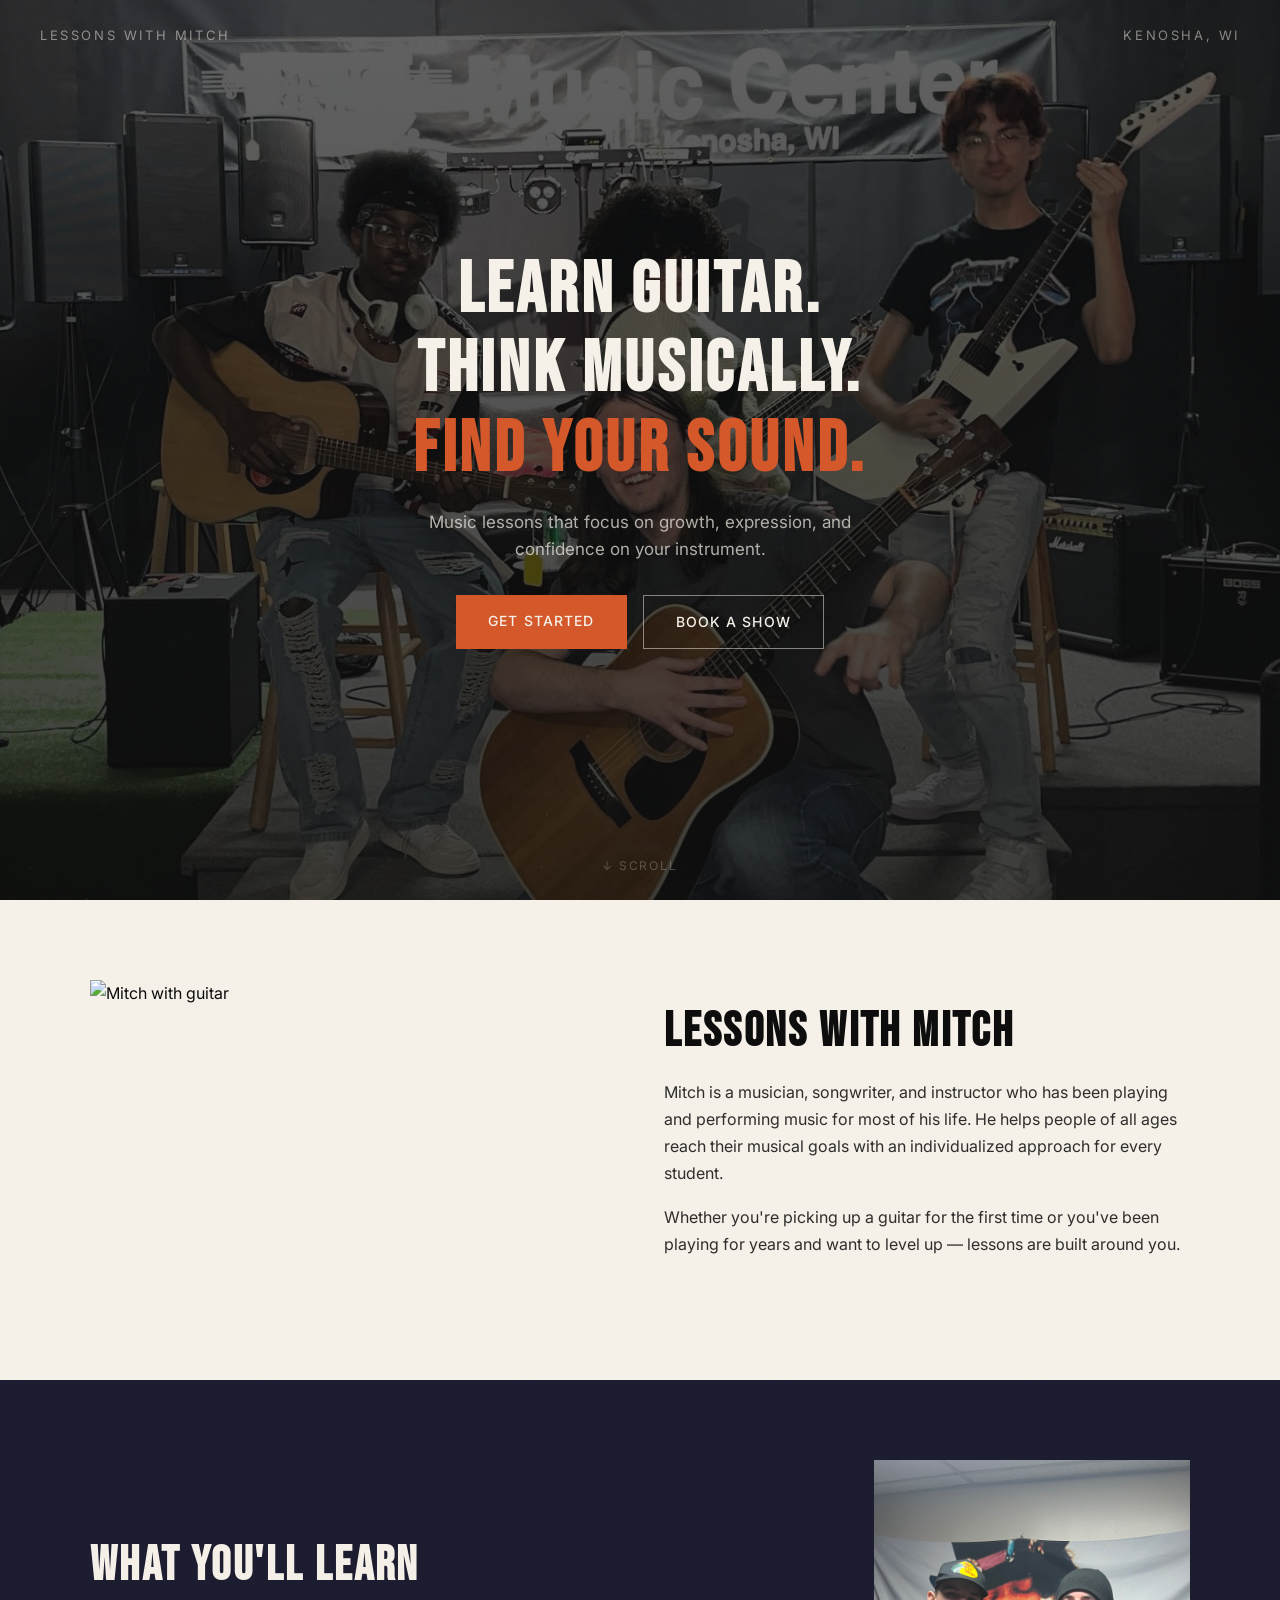
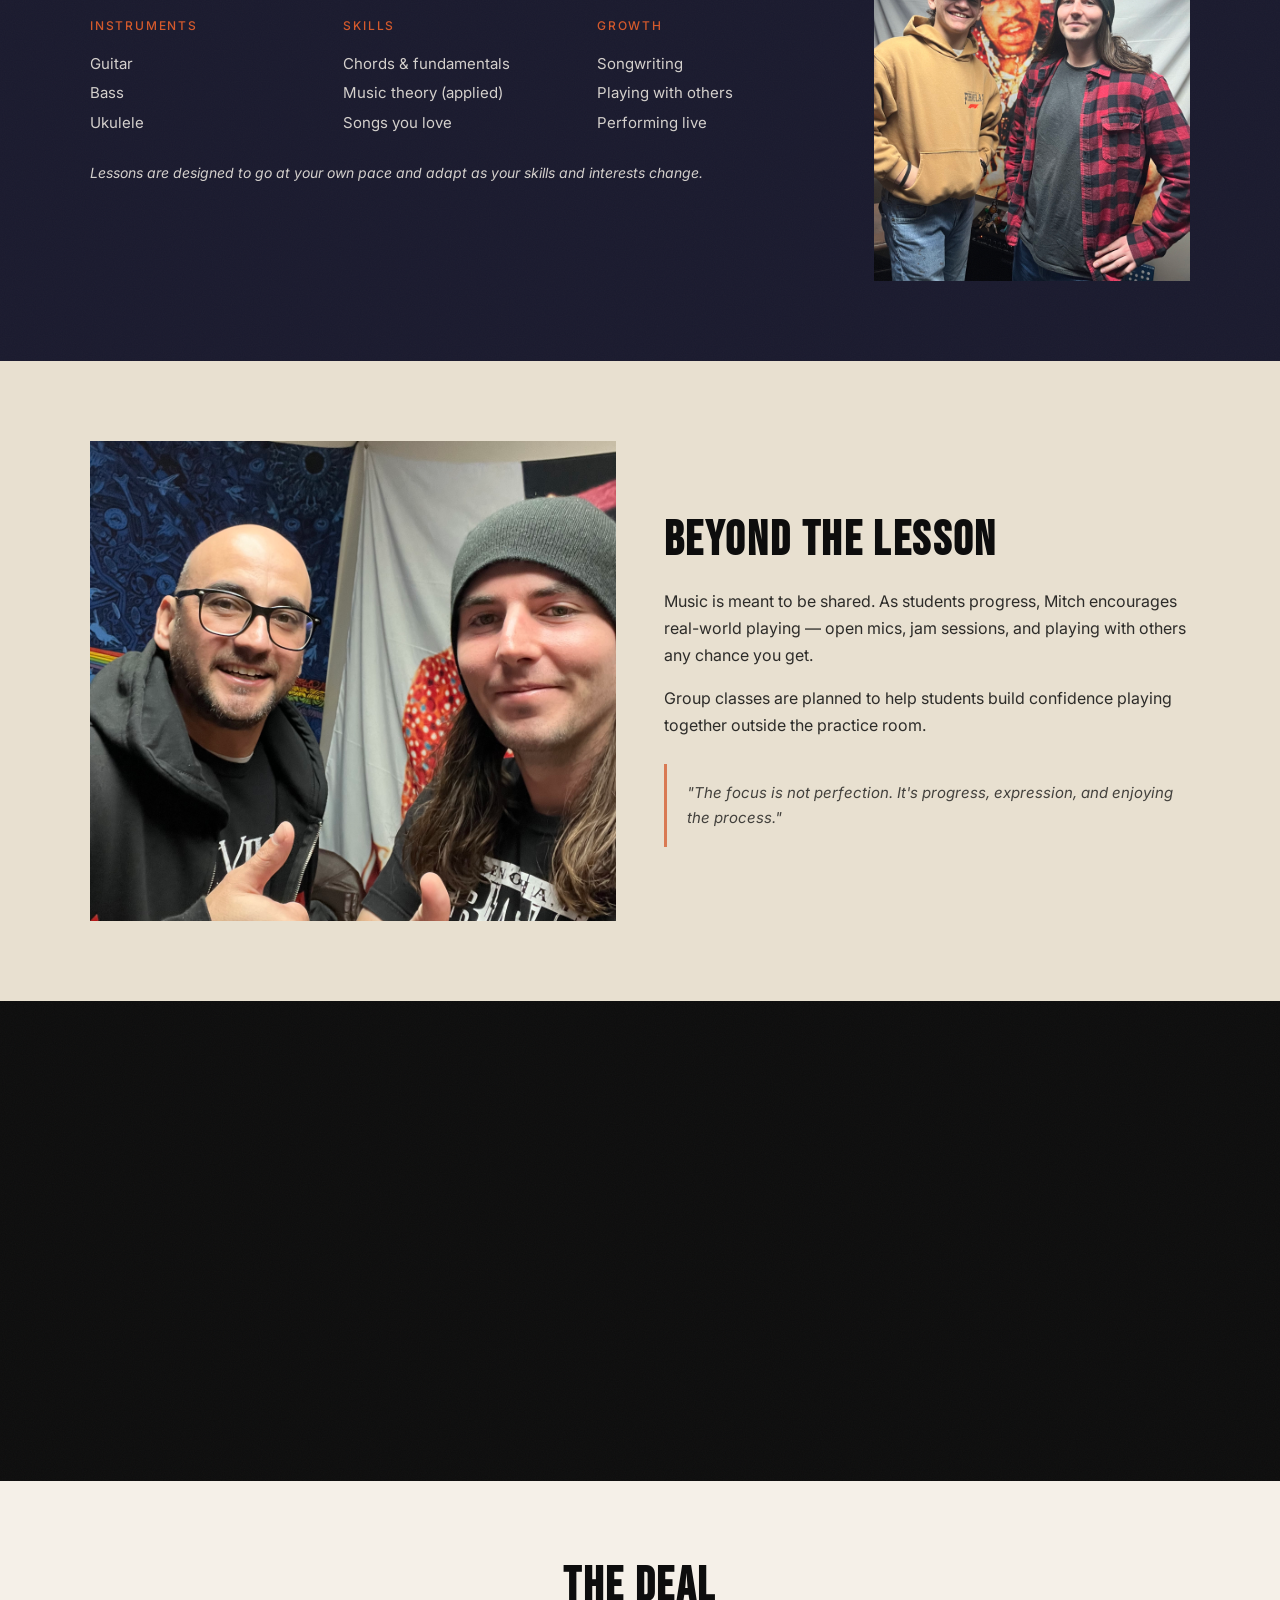
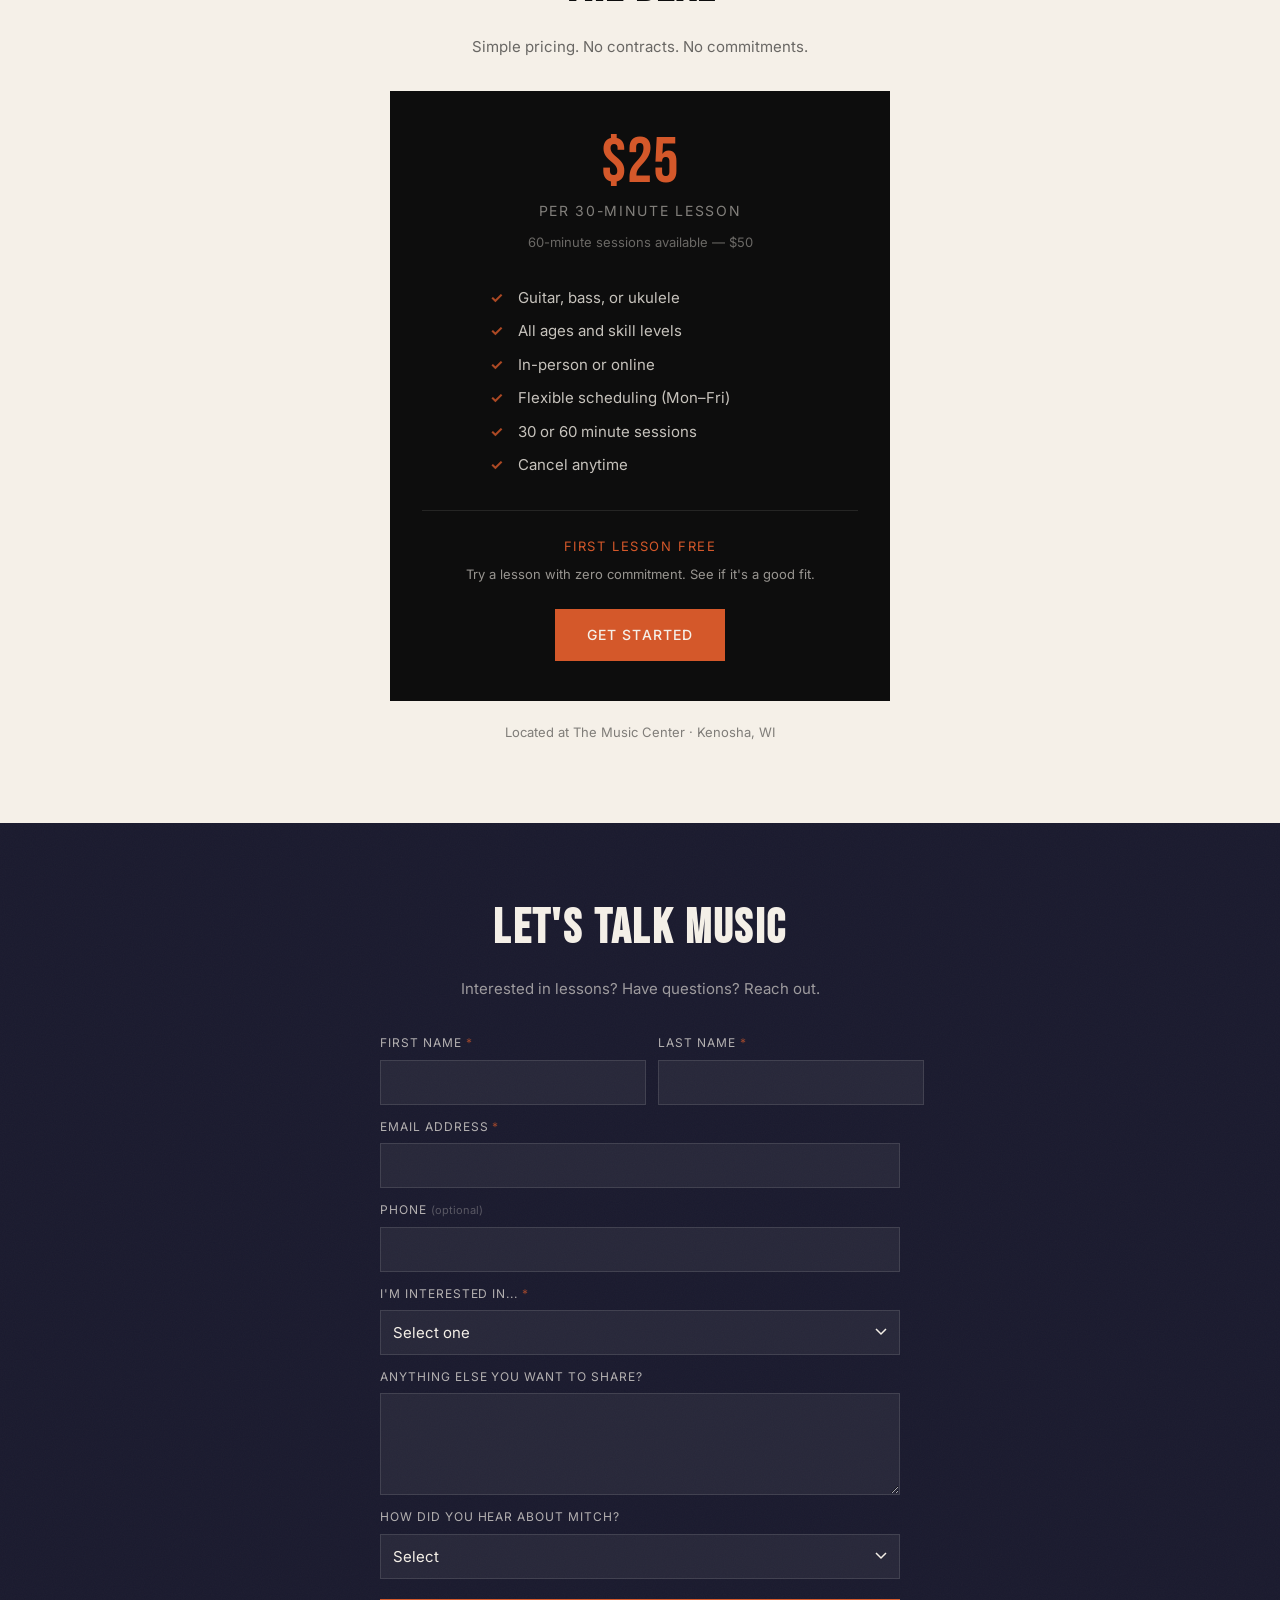
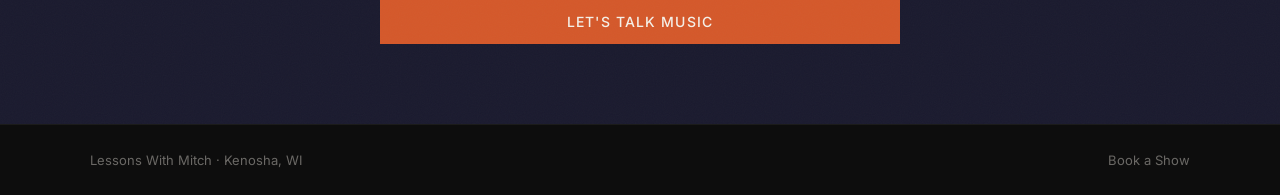
==== index.html @ c2c7ba04 "Initial build: Lessons With Mitch website Two-page site for guitar instructor — lessons (main) + sho" ====
<!DOCTYPE html>
<html lang="en">
<head>
  <meta charset="UTF-8">
  <meta name="viewport" content="width=device-width, initial-scale=1.0">
  <title>Lessons With Mitch | Guitar, Bass & Ukulele Lessons in Kenosha, WI</title>
  <meta name="description" content="Private guitar, bass, and ukulele lessons in Kenosha, WI. All ages and experience levels. $25 per 30-minute lesson. First lesson free.">
  <meta property="og:title" content="Lessons With Mitch | Guitar, Bass & Ukulele Lessons in Kenosha, WI">
  <meta property="og:description" content="Music lessons that focus on growth, expression, and confidence on your instrument.">
  <meta property="og:type" content="website">
  <link rel="preconnect" href="https://fonts.googleapis.com">
  <link rel="preconnect" href="https://fonts.gstatic.com" crossorigin>
  <link href="https://fonts.googleapis.com/css2?family=Bebas+Neue&family=Inter:wght@400;500&display=swap" rel="stylesheet">
  <link rel="stylesheet" href="styles.css">
</head>
<body>

  <!-- Section 1: Hero -->
  <section class="section section--hero" id="hero">
    <div class="hero__overlay"></div>
    <nav class="hero__nav">
      <span class="hero__nav-brand">LESSONS WITH MITCH</span>
      <span class="hero__nav-location">KENOSHA, WI</span>
    </nav>
    <div class="hero__content fade-in">
      <h1 class="hero__headline">
        Learn Guitar.<br>
        Think Musically.<br>
        <span class="accent">Find Your Sound.</span>
      </h1>
      <p class="hero__subhead">Music lessons that focus on growth, expression, and confidence on your instrument.</p>
      <div class="hero__ctas">
        <a href="#contact" class="btn btn--primary">Get Started</a>
        <a href="bookings.html" class="btn btn--outline">Book a Show</a>
      </div>
    </div>
    <div class="hero__mobile-image">
      <img src="assets/images/hero.jpg" alt="Mitch and students at the Music Center" loading="eager">
    </div>
    <div class="hero__scroll-hint" aria-hidden="true">&#8595; SCROLL</div>
  </section>

  <!-- Section 2: About Mitch -->
  <section class="section section--light-cream" id="about">
    <div class="split fade-in">
      <div class="split__image">
        <img src="assets/images/about.jpg" alt="Mitch with guitar" loading="lazy">
      </div>
      <div class="split__text">
        <h2 class="section-headline">Lessons With Mitch</h2>
        <p>Mitch is a musician, songwriter, and instructor who has been playing and performing music for most of his life. He helps people of all ages reach their musical goals with an individualized approach for every student.</p>
        <p>Whether you're picking up a guitar for the first time or you've been playing for years and want to level up — lessons are built around you.</p>
      </div>
    </div>
  </section>

  <!-- Section 3: What You'll Learn -->
  <section class="section section--dark-navy" id="learn">
    <div class="split split--70-30 fade-in">
      <div class="split__text">
        <h2 class="section-headline">What You'll Learn</h2>
        <div class="skill-grid">
          <div class="skill-group">
            <span class="skill-label">Instruments</span>
            <ul>
              <li>Guitar</li>
              <li>Bass</li>
              <li>Ukulele</li>
            </ul>
          </div>
          <div class="skill-group">
            <span class="skill-label">Skills</span>
            <ul>
              <li>Chords &amp; fundamentals</li>
              <li>Music theory (applied)</li>
              <li>Songs you love</li>
            </ul>
          </div>
          <div class="skill-group">
            <span class="skill-label">Growth</span>
            <ul>
              <li>Songwriting</li>
              <li>Playing with others</li>
              <li>Performing live</li>
            </ul>
          </div>
        </div>
        <p class="section-footer-note">Lessons are designed to go at your own pace and adapt as your skills and interests change.</p>
      </div>
      <div class="split__image">
        <img src="assets/images/learn.jpg" alt="Mitch teaching guitar" loading="lazy">
      </div>
    </div>
  </section>

  <!-- Section 4: Beyond the Lesson -->
  <section class="section section--light-tan" id="beyond">
    <div class="split fade-in">
      <div class="split__image">
        <img src="assets/images/beyond.jpg" alt="Students playing music together" loading="lazy">
      </div>
      <div class="split__text">
        <h2 class="section-headline">Beyond the Lesson</h2>
        <p>Music is meant to be shared. As students progress, Mitch encourages real-world playing — open mics, jam sessions, and playing with others any chance you get.</p>
        <p>Group classes are planned to help students build confidence playing together outside the practice room.</p>
        <blockquote class="pull-quote">
          "The focus is not perfection. It's progress, expression, and enjoying the process."
        </blockquote>
      </div>
    </div>
  </section>

  <!-- Section 5: Who It's For -->
  <section class="section section--dark-black" id="who">
    <div class="split split--70-30 fade-in">
      <div class="split__text">
        <h2 class="section-headline">Who It's For</h2>
        <p class="section-intro">All ages. All experience levels. No minimum age, no prerequisites.</p>
        <div class="persona-cards">
          <div class="persona-card">
            <h3 class="persona-card__title">Complete Beginners</h3>
            <p>Never touched a guitar? Start here. Learn at your pace with zero pressure.</p>
          </div>
          <div class="persona-card">
            <h3 class="persona-card__title">Casual Players</h3>
            <p>Want to play songs you love without getting stuck in theory? That works too.</p>
          </div>
          <div class="persona-card">
            <h3 class="persona-card__title">Serious Students</h3>
            <p>Ready to understand theory, write songs, and play live? Let's get to work.</p>
          </div>
        </div>
      </div>
      <div class="split__image">
        <img src="assets/images/who.jpg" alt="Mitch with students of all ages" loading="lazy">
      </div>
    </div>
  </section>

  <!-- Section 6: Pricing -->
  <section class="section section--light-cream section--pricing" id="pricing">
    <div class="pricing-wrapper fade-in">
      <h2 class="section-headline section-headline--center">The Deal</h2>
      <p class="pricing-subhead">Simple pricing. No contracts. No commitments.</p>
      <div class="pricing-card">
        <div class="pricing-card__price">$25</div>
        <div class="pricing-card__unit">per 30-minute lesson</div>
        <div class="pricing-card__alt-price">60-minute sessions available — $50</div>
        <ul class="pricing-card__checklist">
          <li>Guitar, bass, or ukulele</li>
          <li>All ages and skill levels</li>
          <li>In-person or online</li>
          <li>Flexible scheduling (Mon–Fri)</li>
          <li>30 or 60 minute sessions</li>
          <li>Cancel anytime</li>
        </ul>
        <div class="pricing-card__divider"></div>
        <div class="pricing-card__trial-label">First Lesson Free</div>
        <p class="pricing-card__trial-text">Try a lesson with zero commitment. See if it's a good fit.</p>
        <a href="#contact" class="btn btn--primary">Get Started</a>
      </div>
      <p class="pricing-location">Located at The Music Center &middot; Kenosha, WI</p>
    </div>
  </section>

  <!-- Section 7: Contact Form -->
  <section class="section section--dark-navy" id="contact">
    <div class="form-wrapper fade-in">
      <h2 class="section-headline section-headline--center">Let's Talk Music</h2>
      <p class="form-subhead">Interested in lessons? Have questions? Reach out.</p>
      <form id="contact-form" class="contact-form" action="https://api.web3forms.com/submit" method="POST">
        <input type="hidden" name="access_key" value="22e51134-f4d4-4c40-bc04-d765cdbb4ac2">
        <input type="hidden" name="subject" value="New Lesson Inquiry — Lessons With Mitch">
        <input type="hidden" name="_lead_type" value="">
        <input type="hidden" name="_source_url" value="">
        <div class="form-row">
          <div class="form-field">
            <label for="first-name">First Name <span class="required">*</span></label>
            <input type="text" id="first-name" name="first_name" required>
          </div>
          <div class="form-field">
            <label for="last-name">Last Name <span class="required">*</span></label>
            <input type="text" id="last-name" name="last_name" required>
          </div>
        </div>
        <div class="form-field">
          <label for="email">Email Address <span class="required">*</span></label>
          <input type="email" id="email" name="email" required>
        </div>
        <div class="form-field">
          <label for="phone">Phone <span class="optional">(optional)</span></label>
          <input type="tel" id="phone" name="phone">
        </div>
        <div class="form-field">
          <label for="interest">I'm interested in... <span class="required">*</span></label>
          <select id="interest" name="interest" required>
            <option value="" disabled selected>Select one</option>
            <option value="lessons">Music Lessons</option>
            <option value="booking">Booking a Live Show</option>
            <option value="both">Both Lessons and Shows</option>
            <option value="general">General Question</option>
          </select>
        </div>

        <!-- Conditional lesson fields -->
        <div id="lesson-fields" class="conditional-fields" hidden>
          <div class="conditional-fields__label">Lesson Details</div>
          <div class="form-row">
            <div class="form-field">
              <label for="student-name">Student Name <span class="optional">(if different)</span></label>
              <input type="text" id="student-name" name="student_name">
            </div>
            <div class="form-field">
              <label for="student-age">Student Age</label>
              <input type="text" id="student-age" name="student_age">
            </div>
          </div>
          <div class="form-row">
            <div class="form-field">
              <label for="instrument">Instrument</label>
              <select id="instrument" name="instrument">
                <option value="" disabled selected>Select</option>
                <option value="guitar">Guitar</option>
                <option value="bass">Bass</option>
                <option value="ukulele">Ukulele</option>
              </select>
            </div>
            <div class="form-field">
              <label for="experience">Experience Level</label>
              <select id="experience" name="experience">
                <option value="" disabled selected>Select</option>
                <option value="brand-new">Brand new</option>
                <option value="some-experience">Some experience</option>
                <option value="intermediate">Intermediate</option>
                <option value="advanced">Advanced</option>
              </select>
            </div>
          </div>
          <div class="form-field">
            <label for="format">Lesson Format</label>
            <select id="format" name="format">
              <option value="" disabled selected>Select</option>
              <option value="in-person">In person</option>
              <option value="online">Online</option>
              <option value="either">Either works</option>
            </select>
          </div>
        </div>

        <div class="form-field">
          <label for="message">Anything else you want to share?</label>
          <textarea id="message" name="message" rows="4"></textarea>
        </div>
        <div class="form-field">
          <label for="referral">How did you hear about Mitch?</label>
          <select id="referral" name="referral">
            <option value="" disabled selected>Select</option>
            <option value="friend">Friend</option>
            <option value="live-show">Live show</option>
            <option value="social-media">Social media</option>
            <option value="search">Search</option>
            <option value="other">Other</option>
          </select>
        </div>
        <button type="submit" class="btn btn--primary btn--full">Let's Talk Music</button>
      </form>
      <div id="form-success" class="form-success" hidden>
        <h3>Message sent!</h3>
        <p>Mitch will get back to you soon.</p>
      </div>
    </div>
  </section>

  <!-- Footer -->
  <footer class="site-footer">
    <div class="footer__inner">
      <span>Lessons With Mitch &middot; Kenosha, WI</span>
      <div class="footer__links">
        <a href="bookings.html">Book a Show</a>
      </div>
    </div>
  </footer>

  <script src="main.js"></script>
</body>
</html>
---- styles.css ----
/* ========================================
   Lessons With Mitch — Styles
   ======================================== */

/* --- Reset & Base --- */
*, *::before, *::after {
  box-sizing: border-box;
  margin: 0;
  padding: 0;
}

html {
  scroll-behavior: smooth;
}

body {
  font-family: 'Inter', sans-serif;
  font-size: 16px;
  line-height: 1.7;
  color: #F5F0E8;
  background: #0D0D0D;
  -webkit-font-smoothing: antialiased;
}

img {
  max-width: 100%;
  display: block;
}

a {
  color: inherit;
  text-decoration: none;
}

ul {
  list-style: none;
}

/* --- Typography --- */
h1, h2, h3 {
  font-family: 'Bebas Neue', 'Impact', sans-serif;
  text-transform: uppercase;
  letter-spacing: 0.05em;
  line-height: 1.1;
}

.section-headline {
  font-size: clamp(2rem, 5vw, 3rem);
  margin-bottom: 1.25rem;
}

.section-headline--center {
  text-align: center;
}

.accent {
  color: #D4582A;
}

/* --- Buttons --- */
.btn {
  display: inline-block;
  padding: 14px 32px;
  font-family: 'Inter', sans-serif;
  font-size: 0.875rem;
  font-weight: 500;
  text-transform: uppercase;
  letter-spacing: 0.08em;
  cursor: pointer;
  transition: opacity 0.2s, transform 0.2s;
  border: none;
  text-align: center;
}

.btn:hover {
  opacity: 0.9;
  transform: translateY(-1px);
}

.btn--primary {
  background: #D4582A;
  color: #F5F0E8;
}

.btn--outline {
  background: transparent;
  color: #F5F0E8;
  border: 1px solid rgba(245, 240, 232, 0.5);
}

.btn--outline:hover {
  border-color: #F5F0E8;
}

.btn--full {
  width: 100%;
}

/* --- Section Base --- */
.section {
  padding: 80px 40px;
  position: relative;
  overflow: hidden;
}

.section--dark-black {
  background: #0D0D0D;
  color: #F5F0E8;
}

.section--dark-navy {
  background: #1A1A2E;
  color: #F5F0E8;
}

.section--light-cream {
  background: #F5F0E8;
  color: #0D0D0D;
}

.section--light-tan {
  background: #E8E0D0;
  color: #0D0D0D;
}

/* --- Fade-in Animation --- */
.fade-in {
  opacity: 0;
  transform: translateY(24px);
  transition: opacity 0.6s ease, transform 0.6s ease;
}

.fade-in.visible {
  opacity: 1;
  transform: translateY(0);
}

/* ========================================
   HERO
   ======================================== */
.section--hero {
  min-height: 100vh;
  display: flex;
  flex-direction: column;
  align-items: center;
  justify-content: center;
  text-align: center;
  padding: 0 24px;
  position: relative;
  background: #0D0D0D;
}

.hero__overlay {
  position: absolute;
  inset: 0;
  background: url('assets/images/hero.jpg') center/cover no-repeat;
  z-index: 0;
}

.hero__overlay::after {
  content: "";
  position: absolute;
  inset: 0;
  background: linear-gradient(rgba(13, 13, 13, 0.65), rgba(13, 13, 13, 0.8));
}

.hero__nav {
  position: absolute;
  top: 0;
  left: 0;
  right: 0;
  display: flex;
  justify-content: space-between;
  align-items: center;
  padding: 24px 40px;
  z-index: 2;
  font-size: 0.8125rem;
  letter-spacing: 0.2em;
  text-transform: uppercase;
  opacity: 0.5;
}

.hero__content {
  position: relative;
  z-index: 1;
  max-width: 700px;
}

.hero__headline {
  font-size: clamp(2.5rem, 8vw, 4.5rem);
  margin-bottom: 1.25rem;
}

.hero__subhead {
  font-family: 'Inter', sans-serif;
  font-size: 1.0625rem;
  opacity: 0.7;
  max-width: 500px;
  margin: 0 auto 2rem;
  line-height: 1.6;
}

.hero__ctas {
  display: flex;
  gap: 16px;
  justify-content: center;
  flex-wrap: wrap;
}

.hero__mobile-image {
  display: none;
}

.hero__scroll-hint {
  position: absolute;
  bottom: 24px;
  left: 50%;
  transform: translateX(-50%);
  font-size: 0.75rem;
  letter-spacing: 0.15em;
  opacity: 0.25;
  z-index: 1;
}

/* ========================================
   SPLIT LAYOUTS
   ======================================== */
.split {
  display: flex;
  gap: 48px;
  align-items: center;
  max-width: 1100px;
  margin: 0 auto;
}

.split__image,
.split__text {
  flex: 1;
}

.split--70-30 .split__text {
  flex: 7;
}

.split--70-30 .split__image {
  flex: 3;
}

/* Image placeholder */
.image-placeholder {
  width: 100%;
  min-height: 320px;
  background: rgba(128, 128, 128, 0.15);
  display: flex;
  align-items: center;
  justify-content: center;
  font-size: 0.875rem;
  font-style: italic;
  opacity: 0.5;
}

/* Real images */
.split__image img {
  width: 100%;
  height: 100%;
  object-fit: cover;
  min-height: 320px;
  max-height: 480px;
}

/* --- Section text styling --- */
.split__text p {
  margin-bottom: 1rem;
  opacity: 0.85;
}

.section--light-cream .split__text p,
.section--light-tan .split__text p {
  color: #0D0D0D;
}

/* ========================================
   SECTION 3: SKILL GRID
   ======================================== */
.skill-grid {
  display: grid;
  grid-template-columns: repeat(3, 1fr);
  gap: 24px;
  margin: 1.5rem 0;
}

.skill-label {
  display: block;
  font-family: 'Inter', sans-serif;
  font-size: 0.75rem;
  font-weight: 500;
  text-transform: uppercase;
  letter-spacing: 0.15em;
  color: #D4582A;
  margin-bottom: 0.75rem;
}

.skill-group ul li {
  font-size: 0.9375rem;
  opacity: 0.85;
  padding: 2px 0;
}

.section-footer-note {
  font-size: 0.875rem;
  font-style: italic;
  opacity: 0.5;
  margin-top: 1.5rem;
}

/* ========================================
   SECTION 4: PULL QUOTE
   ======================================== */
.pull-quote {
  margin-top: 1.5rem;
  padding: 1rem 0 1rem 1.25rem;
  border-left: 3px solid #D4582A;
  font-style: italic;
  font-size: 0.9375rem;
  opacity: 0.75;
}

/* ========================================
   SECTION 5: PERSONA CARDS
   ======================================== */
.section-intro {
  font-size: 1.0625rem;
  opacity: 0.85;
  margin-bottom: 1.5rem;
}

.persona-cards {
  display: flex;
  gap: 16px;
  flex-wrap: wrap;
}

.persona-card {
  flex: 1;
  min-width: 160px;
  border: 1px solid rgba(245, 240, 232, 0.12);
  padding: 20px;
}

.persona-card__title {
  font-family: 'Inter', sans-serif;
  font-size: 1.125rem;
  font-weight: 500;
  color: #D4582A;
  text-transform: none;
  letter-spacing: 0;
  margin-bottom: 0.5rem;
}

.persona-card p {
  font-size: 0.8125rem;
  opacity: 0.7;
  margin-bottom: 0;
}

/* ========================================
   SECTION 6: PRICING
   ======================================== */
.section--pricing {
  text-align: center;
}

.pricing-wrapper {
  max-width: 500px;
  margin: 0 auto;
}

.pricing-subhead {
  font-size: 0.9375rem;
  opacity: 0.6;
  margin-bottom: 2rem;
}

.pricing-card {
  background: #0D0D0D;
  color: #F5F0E8;
  padding: 2.5rem 2rem;
  text-align: center;
}

.pricing-card__price {
  font-family: 'Bebas Neue', sans-serif;
  font-size: 4rem;
  color: #D4582A;
  line-height: 1;
}

.pricing-card__unit {
  font-size: 0.875rem;
  text-transform: uppercase;
  letter-spacing: 0.12em;
  opacity: 0.5;
  margin-top: 4px;
}

.pricing-card__alt-price {
  font-size: 0.8125rem;
  opacity: 0.4;
  margin-top: 0.5rem;
}

.pricing-card__checklist {
  text-align: left;
  margin: 1.75rem auto;
  max-width: 300px;
}

.pricing-card__checklist li {
  padding: 4px 0;
  font-size: 0.9375rem;
  opacity: 0.8;
  position: relative;
  padding-left: 1.75rem;
}

.pricing-card__checklist li::before {
  content: "✓";
  position: absolute;
  left: 0;
  color: #D4582A;
  font-weight: bold;
}

.pricing-card__divider {
  height: 1px;
  background: rgba(245, 240, 232, 0.1);
  margin: 1.5rem 0;
}

.pricing-card__trial-label {
  font-family: 'Inter', sans-serif;
  font-size: 0.8125rem;
  text-transform: uppercase;
  letter-spacing: 0.12em;
  color: #D4582A;
  margin-bottom: 0.375rem;
}

.pricing-card__trial-text {
  font-size: 0.8125rem;
  opacity: 0.6;
  margin-bottom: 1.5rem;
}

.pricing-card .btn {
  margin-top: 0;
}

.pricing-location {
  font-size: 0.8125rem;
  opacity: 0.5;
  margin-top: 1.25rem;
}

/* ========================================
   SECTION 7: CONTACT FORM
   ======================================== */
.form-wrapper {
  max-width: 520px;
  margin: 0 auto;
}

.form-subhead {
  text-align: center;
  font-size: 0.9375rem;
  opacity: 0.6;
  margin-bottom: 2rem;
}

.contact-form {
  display: flex;
  flex-direction: column;
  gap: 12px;
}

.form-row {
  display: flex;
  gap: 12px;
}

.form-field {
  flex: 1;
  display: flex;
  flex-direction: column;
}

.form-field label {
  font-size: 0.75rem;
  text-transform: uppercase;
  letter-spacing: 0.08em;
  margin-bottom: 6px;
  opacity: 0.7;
}

.form-field .required {
  color: #D4582A;
}

.form-field .optional {
  opacity: 0.4;
  font-size: 0.6875rem;
  text-transform: none;
  letter-spacing: 0;
}

.form-field input,
.form-field select,
.form-field textarea {
  background: rgba(245, 240, 232, 0.06);
  border: 1px solid rgba(245, 240, 232, 0.12);
  color: #F5F0E8;
  padding: 12px;
  font-family: 'Inter', sans-serif;
  font-size: 0.9375rem;
  outline: none;
  transition: border-color 0.2s;
  appearance: none;
  -webkit-appearance: none;
  border-radius: 0;
}

.form-field input:focus,
.form-field select:focus,
.form-field textarea:focus {
  border-color: #D4582A;
}

.form-field select {
  background-image: url("data:image/svg+xml,%3Csvg xmlns='http://www.w3.org/2000/svg' width='12' height='8'%3E%3Cpath d='M1 1l5 5 5-5' stroke='%23F5F0E8' stroke-width='1.5' fill='none'/%3E%3C/svg%3E");
  background-repeat: no-repeat;
  background-position: right 12px center;
  padding-right: 36px;
}

.form-field textarea {
  resize: vertical;
  min-height: 80px;
}

/* Validation error state */
.form-field--error input,
.form-field--error select,
.form-field--error textarea {
  border-color: #D4582A;
}

.form-field__error {
  font-size: 0.75rem;
  color: #D4582A;
  margin-top: 4px;
  display: none;
}

.form-field--error .form-field__error {
  display: block;
}

/* Conditional fields */
.conditional-fields {
  border: 1px solid rgba(245, 240, 232, 0.08);
  padding: 16px;
  margin: 4px 0;
  display: flex;
  flex-direction: column;
  gap: 12px;
}

.conditional-fields[hidden] {
  display: none;
}

.conditional-fields__label {
  font-size: 0.6875rem;
  text-transform: uppercase;
  letter-spacing: 0.15em;
  color: #D4582A;
}

.form-success {
  text-align: center;
  padding: 3rem 1rem;
}

.form-success[hidden] {
  display: none;
}

.form-success h3 {
  font-size: 1.75rem;
  margin-bottom: 0.5rem;
}

.form-success p {
  opacity: 0.7;
}

.form-email-fallback {
  text-align: center;
  font-size: 0.8125rem;
  opacity: 0.4;
  margin-top: 1.5rem;
}

.form-email-fallback a {
  color: #D4582A;
  opacity: 1;
}

.contact-form .btn {
  margin-top: 8px;
}

/* ========================================
   FOOTER
   ======================================== */
.site-footer {
  background: #0D0D0D;
  border-top: 1px solid rgba(245, 240, 232, 0.06);
  padding: 24px 40px;
}

.footer__inner {
  max-width: 1100px;
  margin: 0 auto;
  display: flex;
  justify-content: space-between;
  align-items: center;
  font-size: 0.8125rem;
  opacity: 0.4;
}

.footer__links {
  display: flex;
  gap: 24px;
}

.footer__links a:hover {
  opacity: 0.8;
}

/* ========================================
   RESPONSIVE — TABLET (768px)
   ======================================== */
@media (max-width: 768px) {
  .section {
    padding: 60px 24px;
  }

  .split,
  .split--70-30 {
    flex-direction: column;
    gap: 32px;
  }

  .split--70-30 .split__text,
  .split--70-30 .split__image {
    flex: 1;
  }

  .split__text {
    text-align: center;
  }

  .skill-grid {
    grid-template-columns: 1fr;
    gap: 20px;
    text-align: center;
  }

  .skill-group ul li {
    text-align: center;
  }

  .pull-quote {
    text-align: left;
  }

  .section-headline {
    text-align: center;
  }

  .persona-cards {
    flex-direction: column;
  }

  .section--hero {
    min-height: auto;
    padding: 0;
    justify-content: flex-start;
  }

  .hero__overlay {
    display: none;
  }

  .hero__nav {
    padding: 16px 24px;
    font-size: 0.6875rem;
    letter-spacing: 0.1em;
    position: relative;
    background: #0D0D0D;
    z-index: 2;
  }

  .hero__content {
    max-width: 100%;
    padding: 48px 24px 32px;
    position: relative;
    z-index: 1;
  }

  .hero__headline {
    font-size: 2.5rem;
  }

  .hero__subhead {
    font-size: 0.9375rem;
    max-width: 100%;
  }

  .hero__ctas {
    flex-direction: column;
    align-items: stretch;
  }

  .hero__ctas .btn {
    padding: 16px 24px;
  }

  .hero__mobile-image {
    display: block;
    position: relative;
    z-index: 1;
    width: 100%;
  }

  .hero__mobile-image img {
    width: 100%;
    height: auto;
    display: block;
  }

  .hero__scroll-hint {
    display: none;
  }

  .image-placeholder {
    min-height: 220px;
  }

  .form-row {
    flex-direction: column;
  }

  .footer__inner {
    flex-direction: column;
    gap: 12px;
    text-align: center;
  }
}

/* ========================================
   RESPONSIVE — MOBILE (480px)
   ======================================== */
@media (max-width: 480px) {
  .section {
    padding: 48px 16px;
  }

  .hero__headline {
    font-size: 2rem;
  }

  .hero__nav {
    font-size: 0.625rem;
    padding: 10px 12px;
  }

  .section-headline {
    font-size: 1.75rem;
  }

  .pricing-card {
    padding: 2rem 1.25rem;
  }

  .pricing-card__price {
    font-size: 3rem;
  }
}

/* ========================================
   BOOKINGS PAGE — COMPACT HERO
   ======================================== */
.section--hero-compact {
  min-height: 75vh;
  justify-content: flex-start;
  padding-top: 120px;
}

.section--hero-compact .hero__overlay {
  background: url('assets/images/shows-hero.jpg') center bottom/cover no-repeat;
}

.section--hero-compact .hero__overlay::after {
  background: linear-gradient(rgba(13, 13, 13, 0.4), rgba(13, 13, 13, 0.6));
}

.hero__nav-back {
  font-size: 0.8125rem;
  opacity: 0.4;
  border: 1px solid rgba(245, 240, 232, 0.2);
  padding: 6px 14px;
  transition: opacity 0.2s;
}

.hero__nav-back:hover {
  opacity: 0.7;
}

/* ========================================
   BOOKINGS PAGE — SERVICE CARDS
   ======================================== */
.service-cards {
  display: flex;
  gap: 20px;
  justify-content: center;
  flex-wrap: wrap;
  margin-top: 2rem;
}

.service-card {
  flex: 1;
  min-width: 180px;
  max-width: 240px;
  border: 1px solid rgba(13, 13, 13, 0.12);
  padding: 24px;
  text-align: center;
}

.section--light-tan .service-card {
  border-color: rgba(13, 13, 13, 0.12);
}

/* Bookings "What You Get" section with background image */
.section--shows-options {
  background: url('assets/images/shows-options.jpg') center/cover no-repeat;
  position: relative;
  color: #0D0D0D;
}

.section--shows-options::before {
  content: "";
  position: absolute;
  inset: 0;
  background: rgba(232, 224, 208, 0.55);
}

.section--shows-options > div {
  position: relative;
  z-index: 1;
}

.section--shows-options .section-headline {
  color: #0D0D0D;
  text-shadow: 0 1px 3px rgba(232, 224, 208, 0.6);
}

.section--shows-options .service-card {
  background: rgba(245, 240, 232, 0.75);
  backdrop-filter: blur(10px);
  -webkit-backdrop-filter: blur(10px);
  border-color: rgba(245, 240, 232, 0.6);
}

.section--shows-options .service-card p {
  opacity: 0.85;
}

.service-card__title {
  font-family: 'Inter', sans-serif;
  font-size: 0.8125rem;
  font-weight: 500;
  text-transform: uppercase;
  letter-spacing: 0.12em;
  color: #D4582A;
  margin-bottom: 0.75rem;
}

.service-card p {
  font-size: 0.8125rem;
  opacity: 0.7;
  line-height: 1.6;
}

@media (max-width: 768px) {
  .service-cards {
    flex-direction: column;
    align-items: center;
  }

  .service-card {
    max-width: 100%;
  }
}

/* ========================================
   GRAIN TEXTURE OVERLAY
   ======================================== */
.section--dark-black::after,
.section--dark-navy::after,
.section--hero::after {
  content: "";
  position: absolute;
  inset: 0;
  opacity: 0.03;
  pointer-events: none;
  background-image: url("data:image/svg+xml,%3Csvg viewBox='0 0 256 256' xmlns='http://www.w3.org/2000/svg'%3E%3Cfilter id='noise'%3E%3CfeTurbulence type='fractalNoise' baseFrequency='0.9' numOctaves='4' stitchTiles='stitch'/%3E%3C/filter%3E%3Crect width='100%25' height='100%25' filter='url(%23noise)'/%3E%3C/svg%3E");
  background-repeat: repeat;
  background-size: 256px 256px;
}
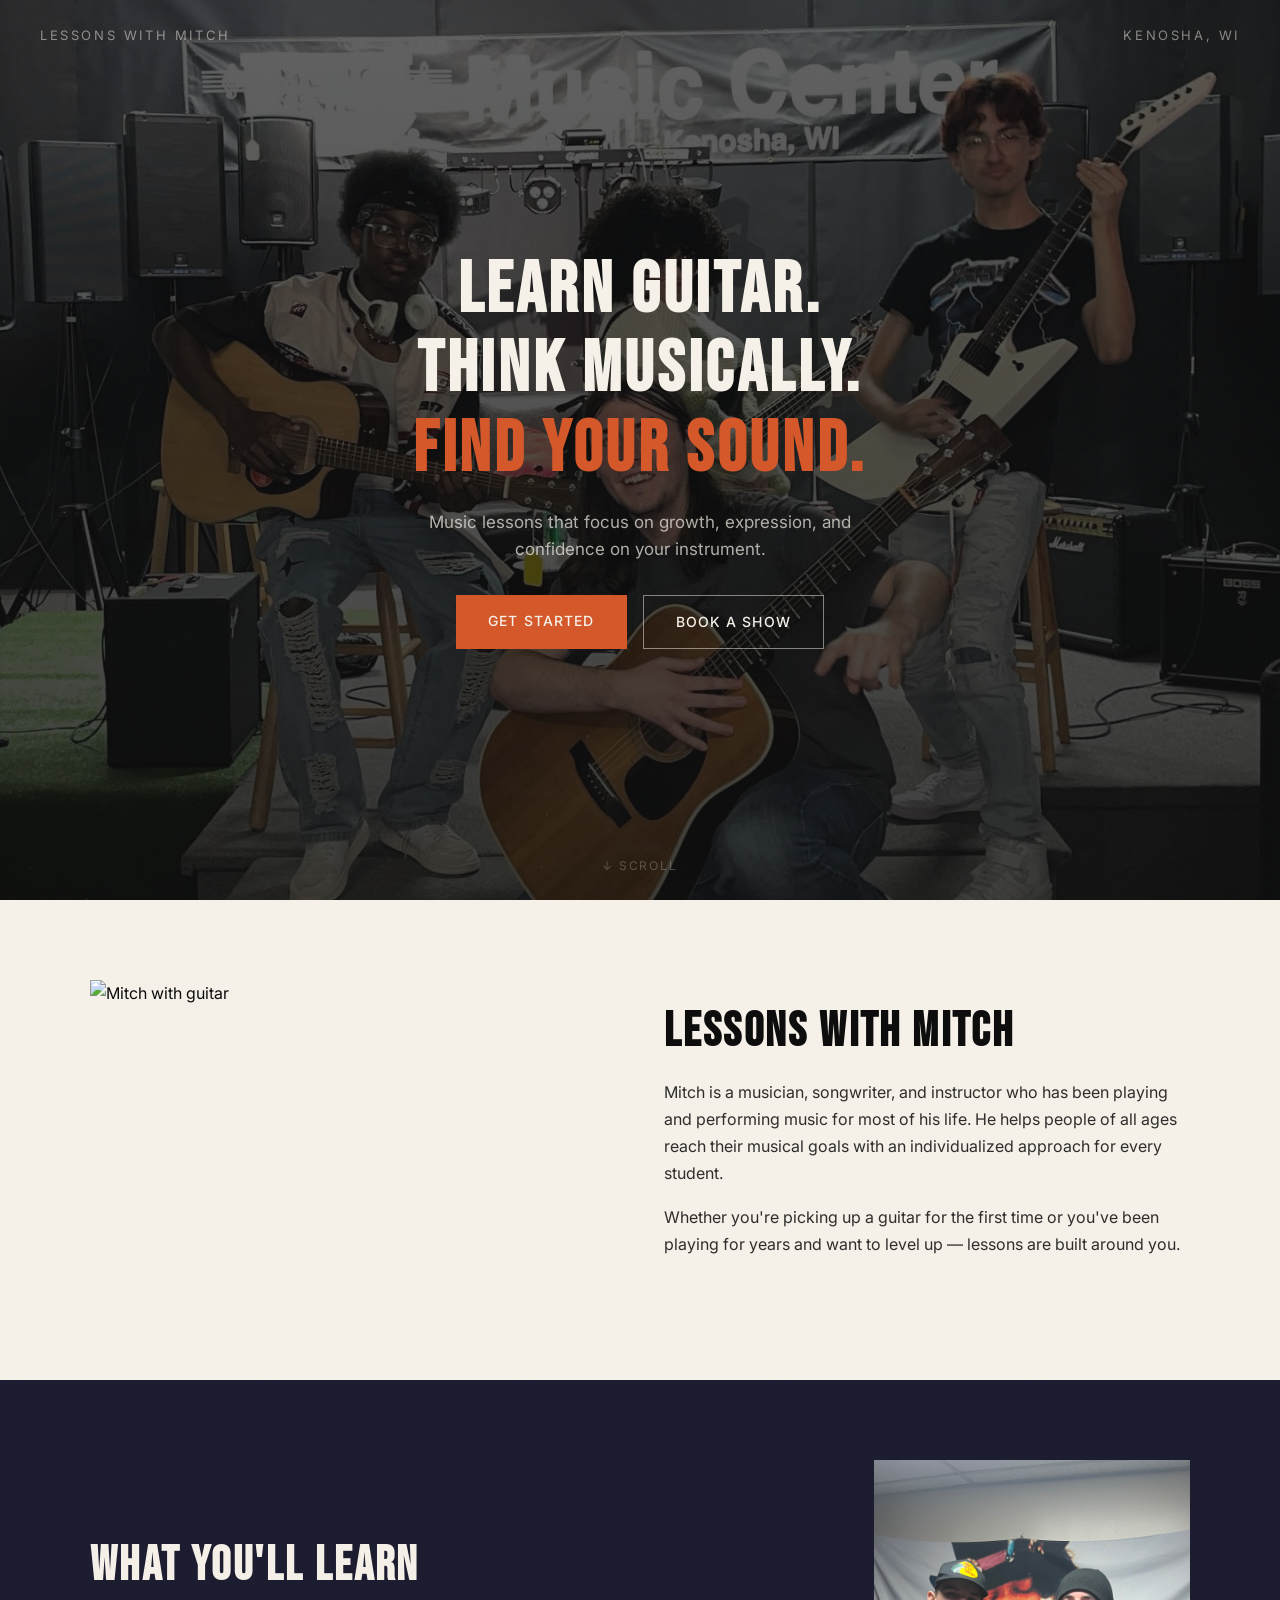
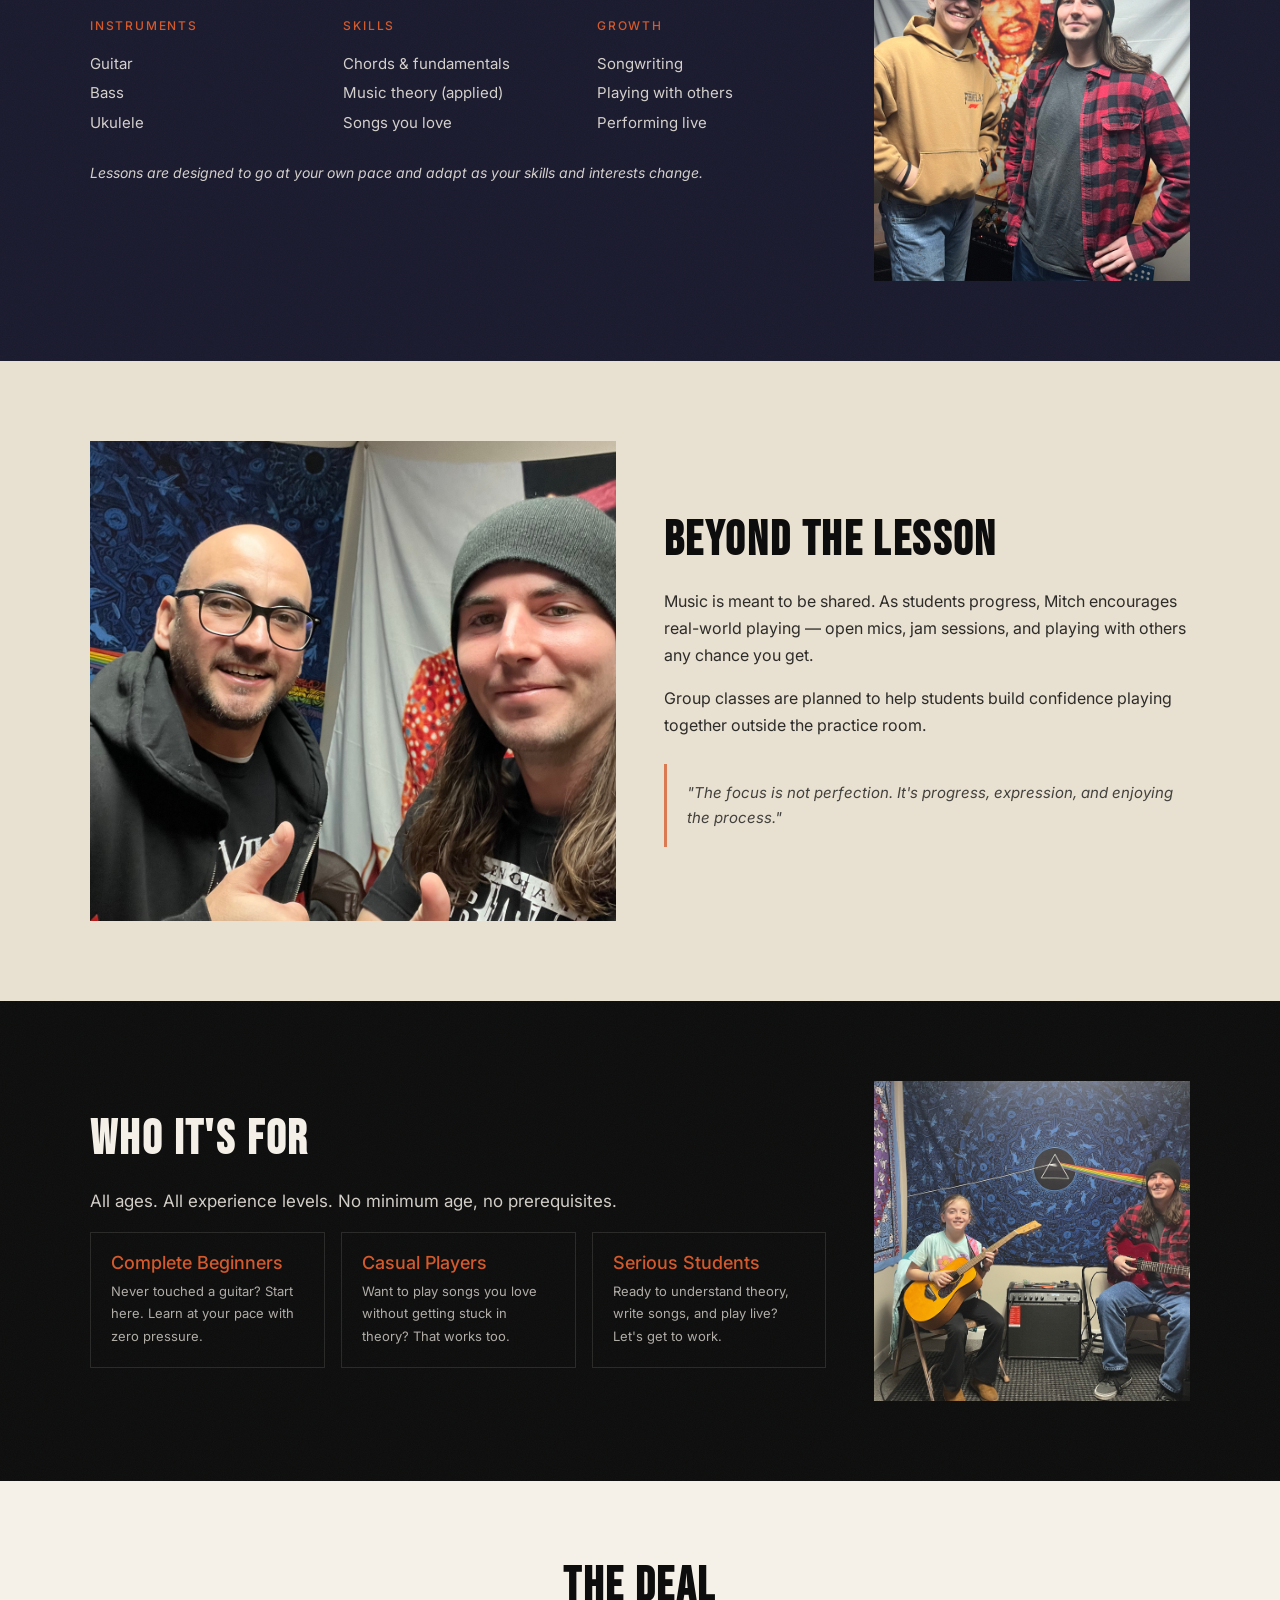
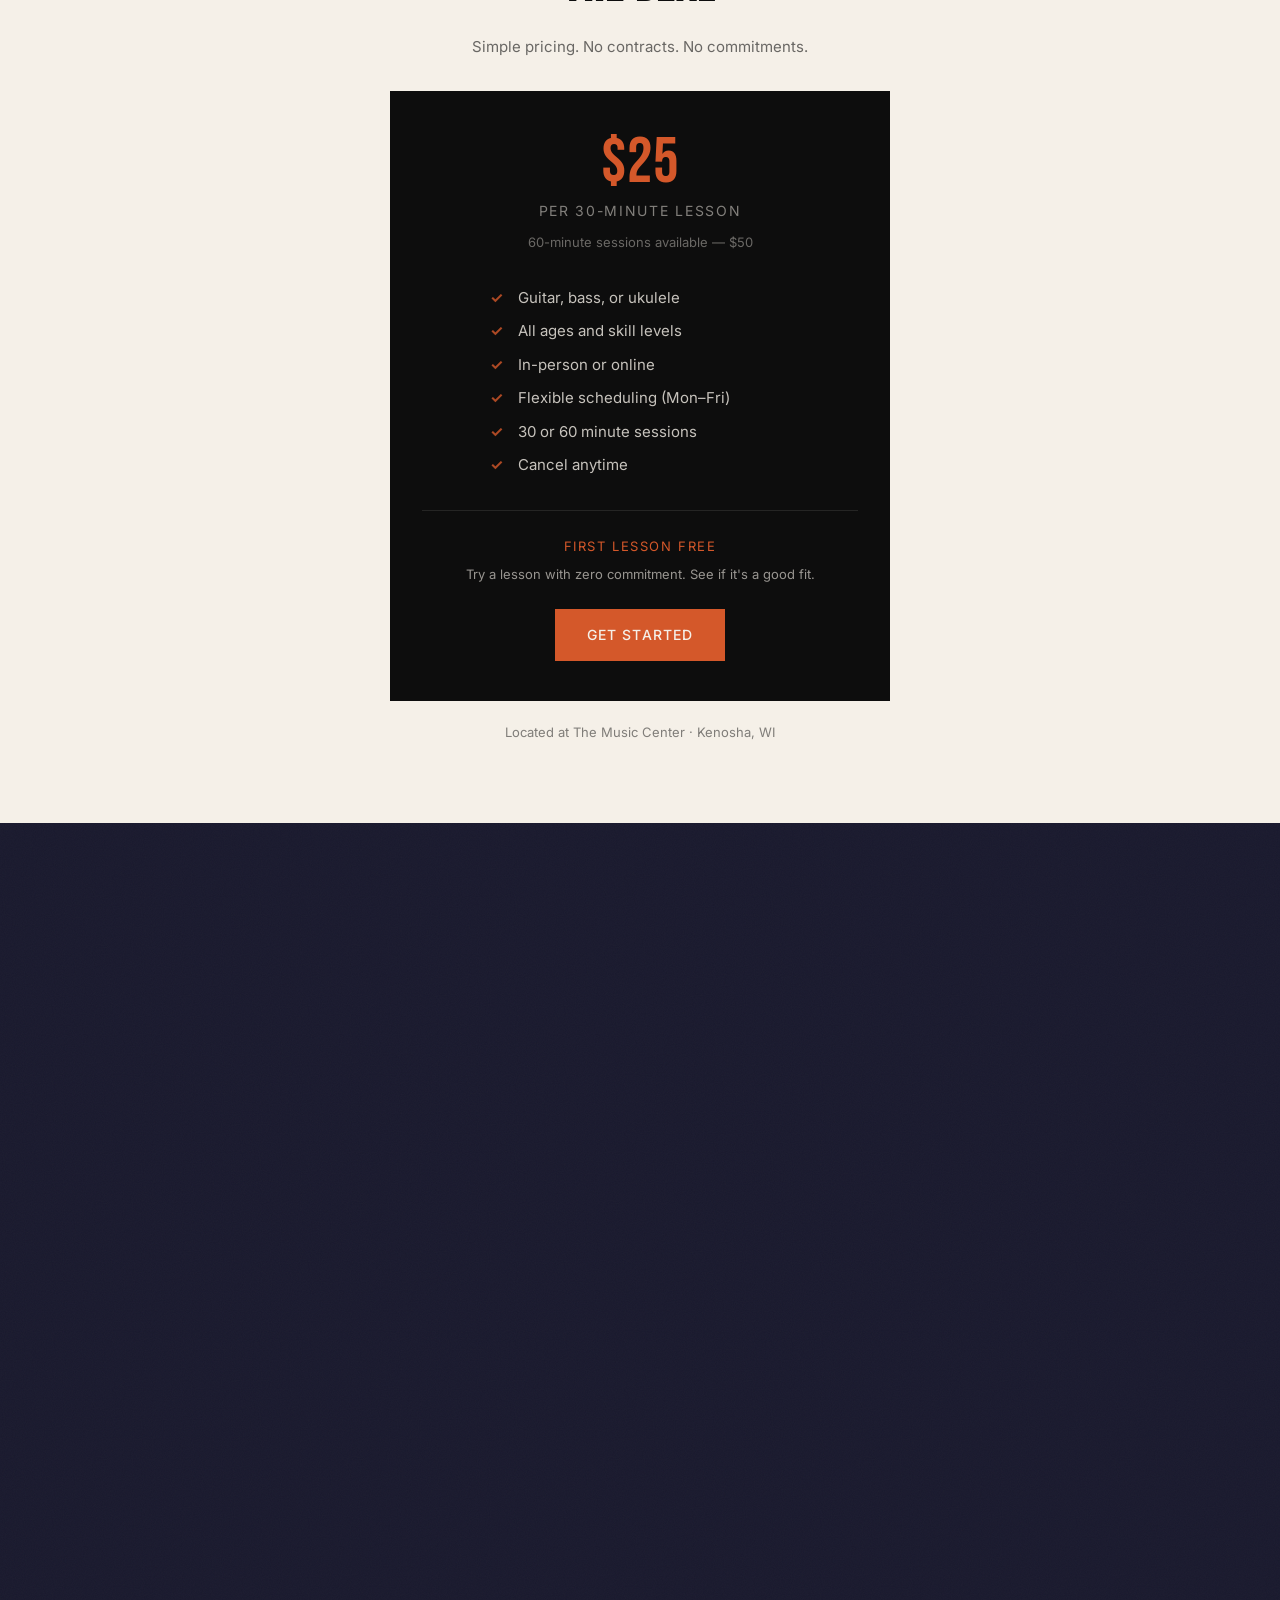
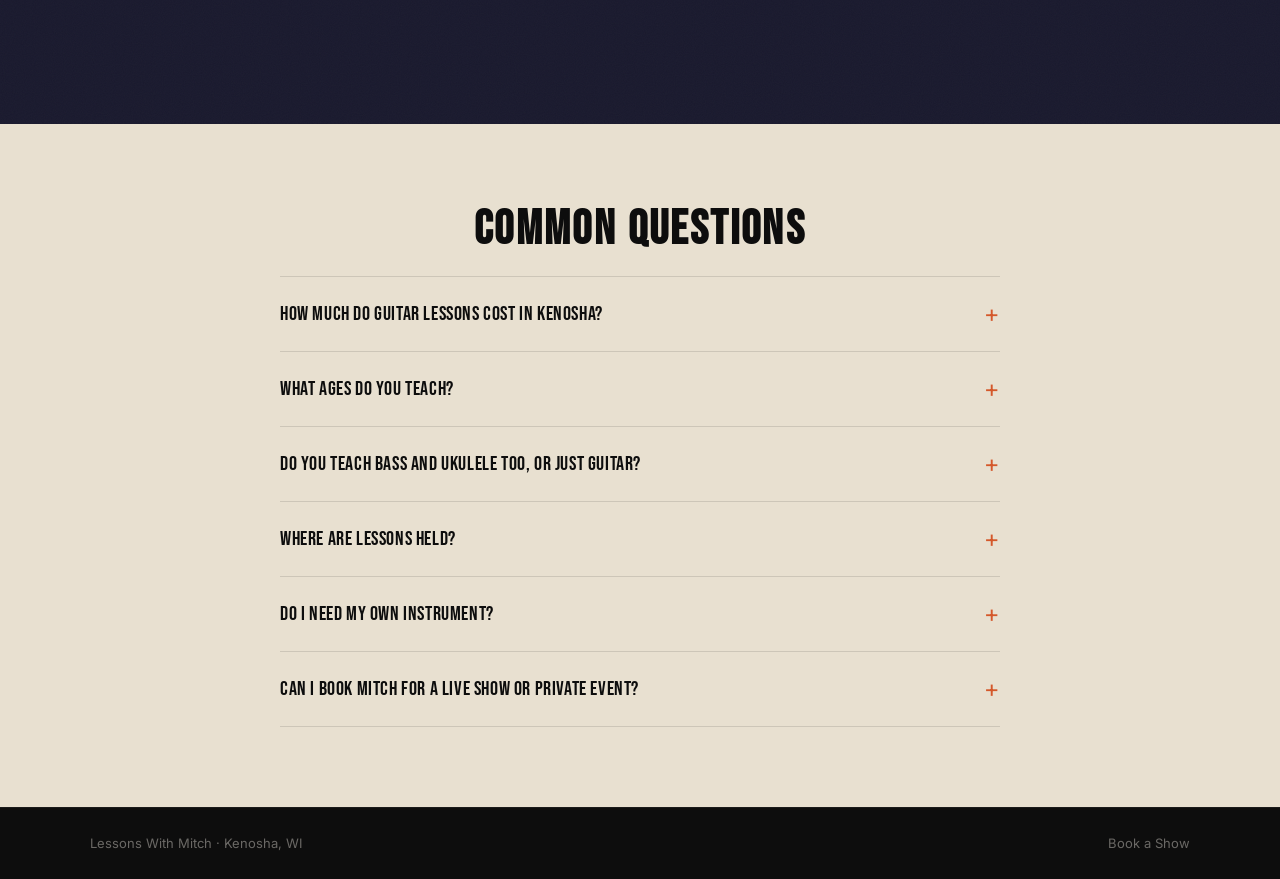
==== commit 803a9c43: "Add SEO/GEO/AEO foundations: structured data, sitemap, FAQ section - robots.txt and sitemap.xml for " ====
--- a/index.html
+++ b/index.html
@@ -8,6 +8,18 @@
   <meta property="og:title" content="Lessons With Mitch | Guitar, Bass & Ukulele Lessons in Kenosha, WI">
   <meta property="og:description" content="Music lessons that focus on growth, expression, and confidence on your instrument.">
   <meta property="og:type" content="website">
+  <meta property="og:url" content="https://mitchdowneymusic.com/">
+  <meta property="og:image" content="https://mitchdowneymusic.com/assets/images/hero.jpg">
+  <meta property="og:image:width" content="1200">
+  <meta property="og:image:height" content="630">
+  <meta property="og:locale" content="en_US">
+  <meta property="og:site_name" content="Lessons With Mitch">
+  <meta name="twitter:card" content="summary_large_image">
+  <meta name="twitter:title" content="Lessons With Mitch | Guitar, Bass & Ukulele Lessons in Kenosha, WI">
+  <meta name="twitter:description" content="Music lessons that focus on growth, expression, and confidence on your instrument.">
+  <meta name="twitter:image" content="https://mitchdowneymusic.com/assets/images/hero.jpg">
+  <meta name="google-site-verification" content="a0Aeccu2K4EHD9_X6qhireBO-YwUjE4WFwfIbBeel_c">
+  <link rel="canonical" href="https://mitchdowneymusic.com/">
   <link rel="preconnect" href="https://fonts.googleapis.com">
   <link rel="preconnect" href="https://fonts.gstatic.com" crossorigin>
   <link href="https://fonts.googleapis.com/css2?family=Bebas+Neue&family=Inter:wght@400;500&display=swap" rel="stylesheet">
@@ -171,8 +183,7 @@
       <form id="contact-form" class="contact-form" action="https://api.web3forms.com/submit" method="POST">
         <input type="hidden" name="access_key" value="22e51134-f4d4-4c40-bc04-d765cdbb4ac2">
         <input type="hidden" name="subject" value="New Lesson Inquiry — Lessons With Mitch">
-        <input type="hidden" name="_lead_type" value="">
-        <input type="hidden" name="_source_url" value="">
+        <input type="hidden" name="lead_type" value="lesson-inquiry">
         <div class="form-row">
           <div class="form-field">
             <label for="first-name">First Name <span class="required">*</span></label>
@@ -271,6 +282,51 @@
     </div>
   </section>
 
+  <!-- Section 8: FAQ -->
+  <section class="section section--light-tan" id="faq">
+    <div class="faq-wrapper fade-in">
+      <h2 class="section-headline section-headline--center">Common Questions</h2>
+      <div class="faq-list">
+        <details class="faq-item">
+          <summary class="faq-question">How much do guitar lessons cost in Kenosha?</summary>
+          <div class="faq-answer">
+            <p>Lessons with Mitch are $25 for a 30-minute session or $50 for a 60-minute session. There are no contracts or commitments — pay per lesson and cancel anytime. Your first lesson is free so you can see if it's a good fit.</p>
+          </div>
+        </details>
+        <details class="faq-item">
+          <summary class="faq-question">What ages do you teach?</summary>
+          <div class="faq-answer">
+            <p>All ages — there's no minimum age and no prerequisites. Mitch teaches kids, teens, and adults at every experience level, from complete beginners to advanced players looking to level up.</p>
+          </div>
+        </details>
+        <details class="faq-item">
+          <summary class="faq-question">Do you teach bass and ukulele too, or just guitar?</summary>
+          <div class="faq-answer">
+            <p>Mitch teaches guitar, bass, and ukulele. Lessons cover chords, music theory, songs you love, songwriting, and performing — adapted to whichever instrument you play.</p>
+          </div>
+        </details>
+        <details class="faq-item">
+          <summary class="faq-question">Where are lessons held?</summary>
+          <div class="faq-answer">
+            <p>In-person lessons are held at The Music Center in Kenosha, WI. Online lessons are also available if you prefer to learn from home. Either format works — pick what's most convenient.</p>
+          </div>
+        </details>
+        <details class="faq-item">
+          <summary class="faq-question">Do I need my own instrument?</summary>
+          <div class="faq-answer">
+            <p>Having your own instrument to practice on at home is ideal, but it's not required to get started. Reach out and Mitch can help point you in the right direction if you need to rent or buy one.</p>
+          </div>
+        </details>
+        <details class="faq-item">
+          <summary class="faq-question">Can I book Mitch for a live show or private event?</summary>
+          <div class="faq-answer">
+            <p>Yes — Mitch performs solo acoustic sets and full band shows for bars, venues, festivals, weddings, and private events. <a href="bookings.html">Visit the bookings page</a> to send a request.</p>
+          </div>
+        </details>
+      </div>
+    </div>
+  </section>
+
   <!-- Footer -->
   <footer class="site-footer">
     <div class="footer__inner">
@@ -282,5 +338,143 @@
   </footer>
 
   <script src="main.js"></script>
+
+  <!-- Structured Data -->
+  <script type="application/ld+json">
+  {
+    "@context": "https://schema.org",
+    "@graph": [
+      {
+        "@type": "LocalBusiness",
+        "@id": "https://mitchdowneymusic.com/#business",
+        "name": "Lessons With Mitch",
+        "description": "Private guitar, bass, and ukulele lessons in Kenosha, WI. All ages and experience levels. Personalized instruction focused on growth, expression, and confidence.",
+        "url": "https://mitchdowneymusic.com",
+        "telephone": "",
+        "email": "",
+        "image": "https://mitchdowneymusic.com/assets/images/hero.jpg",
+        "address": {
+          "@type": "PostalAddress",
+          "addressLocality": "Kenosha",
+          "addressRegion": "WI",
+          "addressCountry": "US"
+        },
+        "geo": {
+          "@type": "GeoCoordinates",
+          "latitude": 42.5847,
+          "longitude": -87.8212
+        },
+        "areaServed": {
+          "@type": "City",
+          "name": "Kenosha",
+          "sameAs": "https://en.wikipedia.org/wiki/Kenosha,_Wisconsin"
+        },
+        "priceRange": "$25-$50",
+        "openingHours": "Mo-Fr",
+        "founder": {
+          "@id": "https://mitchdowneymusic.com/#person"
+        },
+        "hasOfferCatalog": {
+          "@type": "OfferCatalog",
+          "name": "Music Lessons",
+          "itemListElement": [
+            {
+              "@type": "Offer",
+              "itemOffered": {
+                "@type": "Service",
+                "name": "30-Minute Music Lesson",
+                "description": "Private guitar, bass, or ukulele lesson. In-person or online. All ages and skill levels."
+              },
+              "price": "25.00",
+              "priceCurrency": "USD"
+            },
+            {
+              "@type": "Offer",
+              "itemOffered": {
+                "@type": "Service",
+                "name": "60-Minute Music Lesson",
+                "description": "Extended private guitar, bass, or ukulele lesson. In-person or online. All ages and skill levels."
+              },
+              "price": "50.00",
+              "priceCurrency": "USD"
+            }
+          ]
+        }
+      },
+      {
+        "@type": "Person",
+        "@id": "https://mitchdowneymusic.com/#person",
+        "name": "Mitch Downey",
+        "jobTitle": "Music Instructor & Performer",
+        "description": "Musician, songwriter, and instructor in Kenosha, WI. Teaches guitar, bass, and ukulele to students of all ages and experience levels.",
+        "url": "https://mitchdowneymusic.com",
+        "image": "https://mitchdowneymusic.com/assets/images/about.jpg",
+        "knowsAbout": ["Guitar", "Bass Guitar", "Ukulele", "Music Theory", "Songwriting", "Live Performance"],
+        "worksFor": {
+          "@id": "https://mitchdowneymusic.com/#business"
+        }
+      },
+      {
+        "@type": "WebSite",
+        "@id": "https://mitchdowneymusic.com/#website",
+        "name": "Lessons With Mitch",
+        "url": "https://mitchdowneymusic.com"
+      },
+      {
+        "@type": "FAQPage",
+        "mainEntity": [
+          {
+            "@type": "Question",
+            "name": "How much do guitar lessons cost in Kenosha?",
+            "acceptedAnswer": {
+              "@type": "Answer",
+              "text": "Lessons with Mitch are $25 for a 30-minute session or $50 for a 60-minute session. There are no contracts or commitments — pay per lesson and cancel anytime. Your first lesson is free."
+            }
+          },
+          {
+            "@type": "Question",
+            "name": "What ages do you teach?",
+            "acceptedAnswer": {
+              "@type": "Answer",
+              "text": "All ages — there's no minimum age and no prerequisites. Mitch teaches kids, teens, and adults at every experience level, from complete beginners to advanced players."
+            }
+          },
+          {
+            "@type": "Question",
+            "name": "Do you teach bass and ukulele too, or just guitar?",
+            "acceptedAnswer": {
+              "@type": "Answer",
+              "text": "Mitch teaches guitar, bass, and ukulele. Lessons cover chords, music theory, songs you love, songwriting, and performing — adapted to whichever instrument you play."
+            }
+          },
+          {
+            "@type": "Question",
+            "name": "Where are guitar lessons held in Kenosha?",
+            "acceptedAnswer": {
+              "@type": "Answer",
+              "text": "In-person lessons are held at The Music Center in Kenosha, WI. Online lessons are also available if you prefer to learn from home."
+            }
+          },
+          {
+            "@type": "Question",
+            "name": "Do I need my own instrument to start lessons?",
+            "acceptedAnswer": {
+              "@type": "Answer",
+              "text": "Having your own instrument to practice on at home is ideal, but it's not required to get started. Mitch can help point you in the right direction if you need to rent or buy one."
+            }
+          },
+          {
+            "@type": "Question",
+            "name": "Can I book Mitch for a live show or private event?",
+            "acceptedAnswer": {
+              "@type": "Answer",
+              "text": "Yes — Mitch performs solo acoustic sets and full band shows for bars, venues, festivals, weddings, and private events in the Kenosha area and beyond."
+            }
+          }
+        ]
+      }
+    ]
+  }
+  </script>
 </body>
 </html>
--- a/styles.css
+++ b/styles.css
@@ -929,3 +929,67 @@
   background-repeat: repeat;
   background-size: 256px 256px;
 }
+
+/* --- FAQ Section --- */
+.faq-wrapper {
+  max-width: 720px;
+  margin: 0 auto;
+}
+
+.faq-list {
+  display: flex;
+  flex-direction: column;
+  gap: 0;
+}
+
+.faq-item {
+  border-bottom: 1px solid rgba(13, 13, 13, 0.12);
+}
+
+.faq-item:first-child {
+  border-top: 1px solid rgba(13, 13, 13, 0.12);
+}
+
+.faq-question {
+  font-family: 'Bebas Neue', 'Impact', sans-serif;
+  font-size: 1.25rem;
+  letter-spacing: 0.03em;
+  text-transform: uppercase;
+  padding: 1.25rem 2rem 1.25rem 0;
+  cursor: pointer;
+  position: relative;
+  list-style: none;
+  color: #0D0D0D;
+}
+
+.faq-question::-webkit-details-marker {
+  display: none;
+}
+
+.faq-question::after {
+  content: "+";
+  position: absolute;
+  right: 0;
+  top: 50%;
+  transform: translateY(-50%);
+  font-size: 1.5rem;
+  font-family: 'Inter', sans-serif;
+  font-weight: 400;
+  color: #D4582A;
+  transition: transform 0.2s ease;
+}
+
+.faq-item[open] .faq-question::after {
+  content: "−";
+}
+
+.faq-answer {
+  padding: 0 0 1.25rem;
+  color: #333;
+  line-height: 1.7;
+}
+
+.faq-answer a {
+  color: #D4582A;
+  text-decoration: underline;
+}
